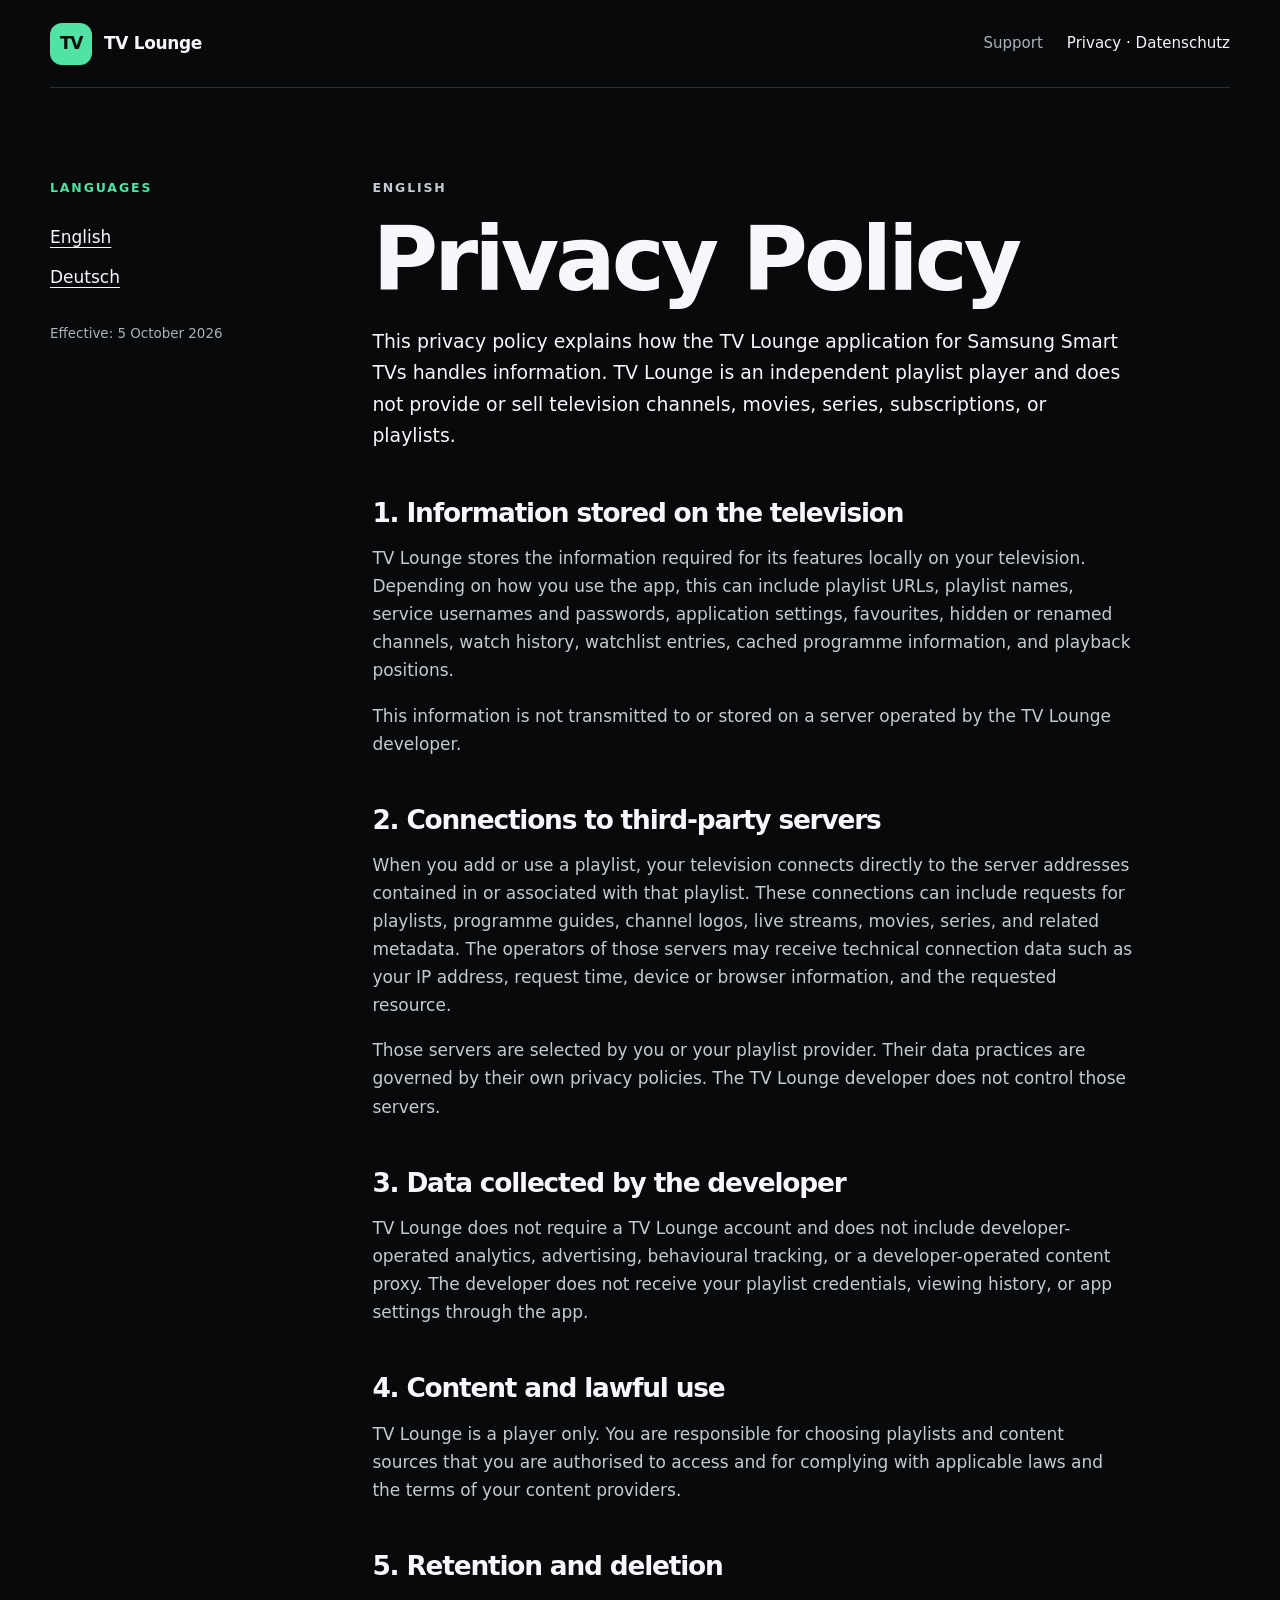
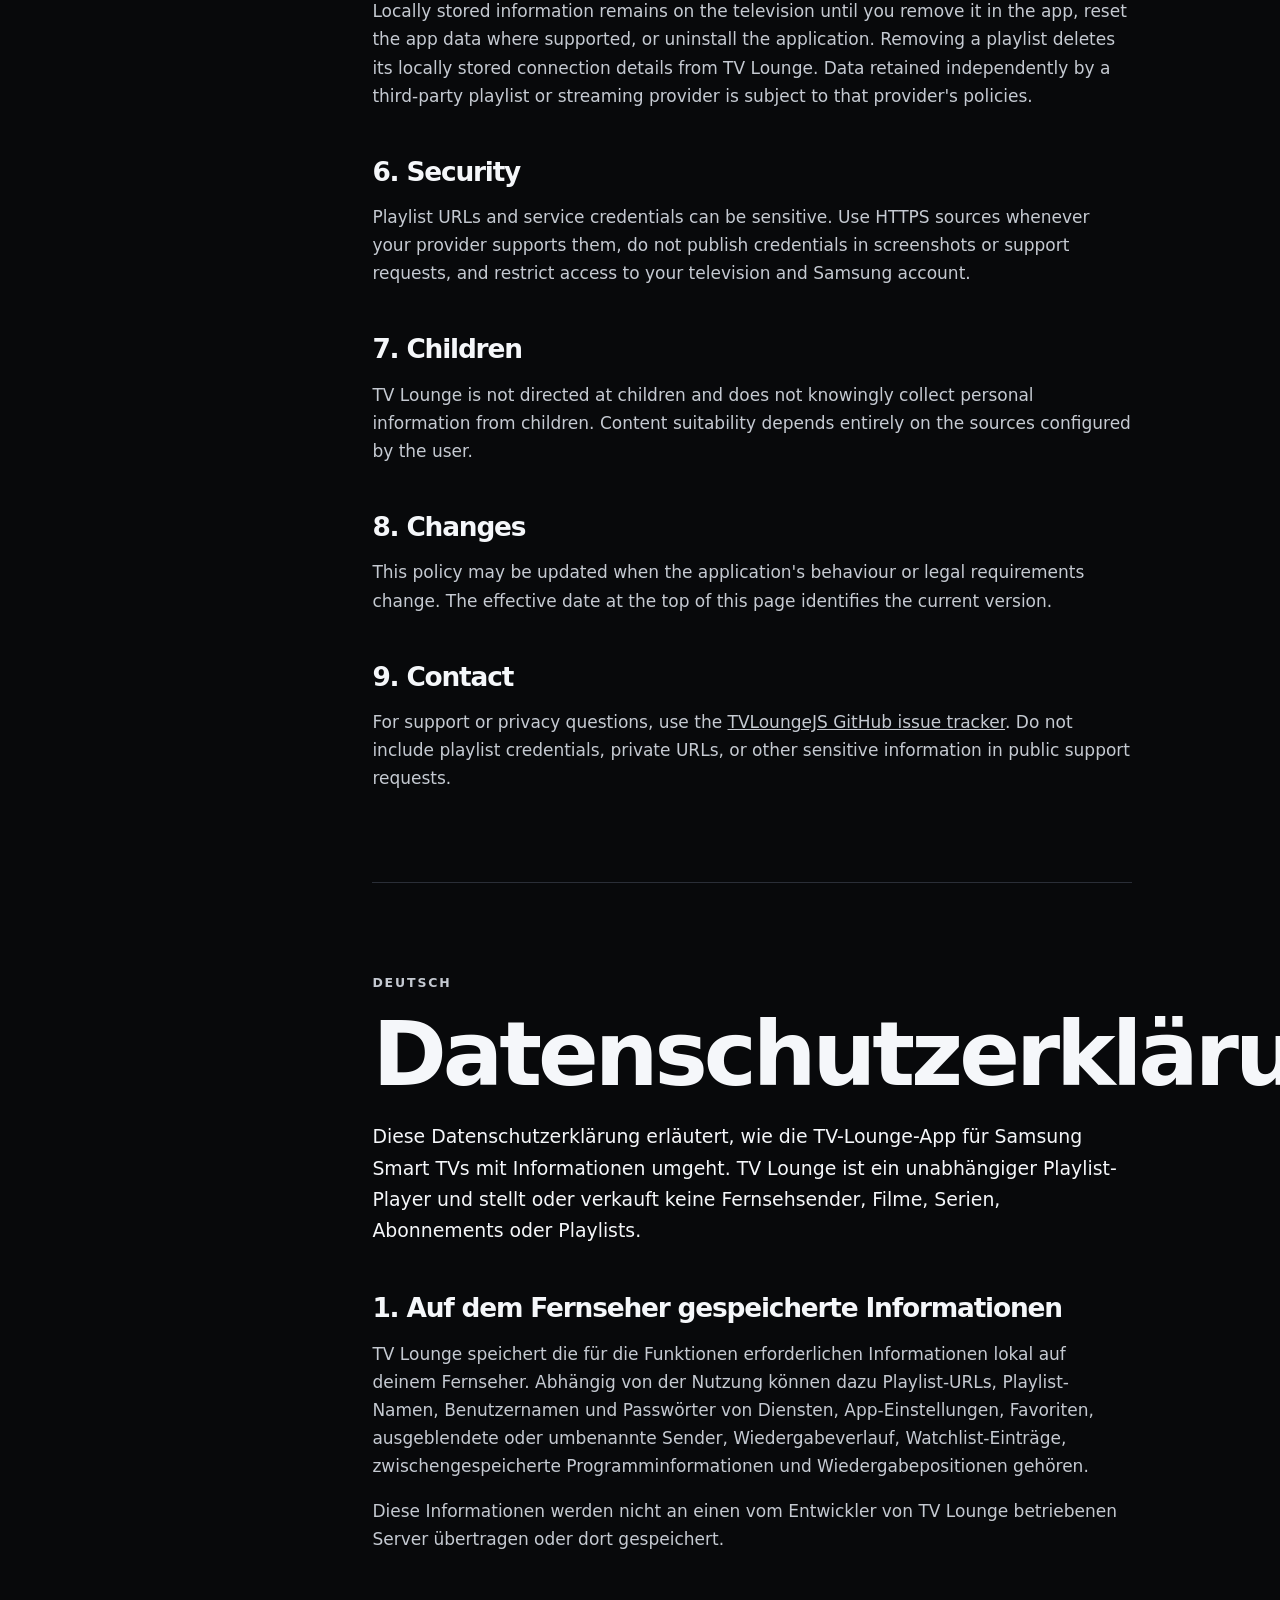
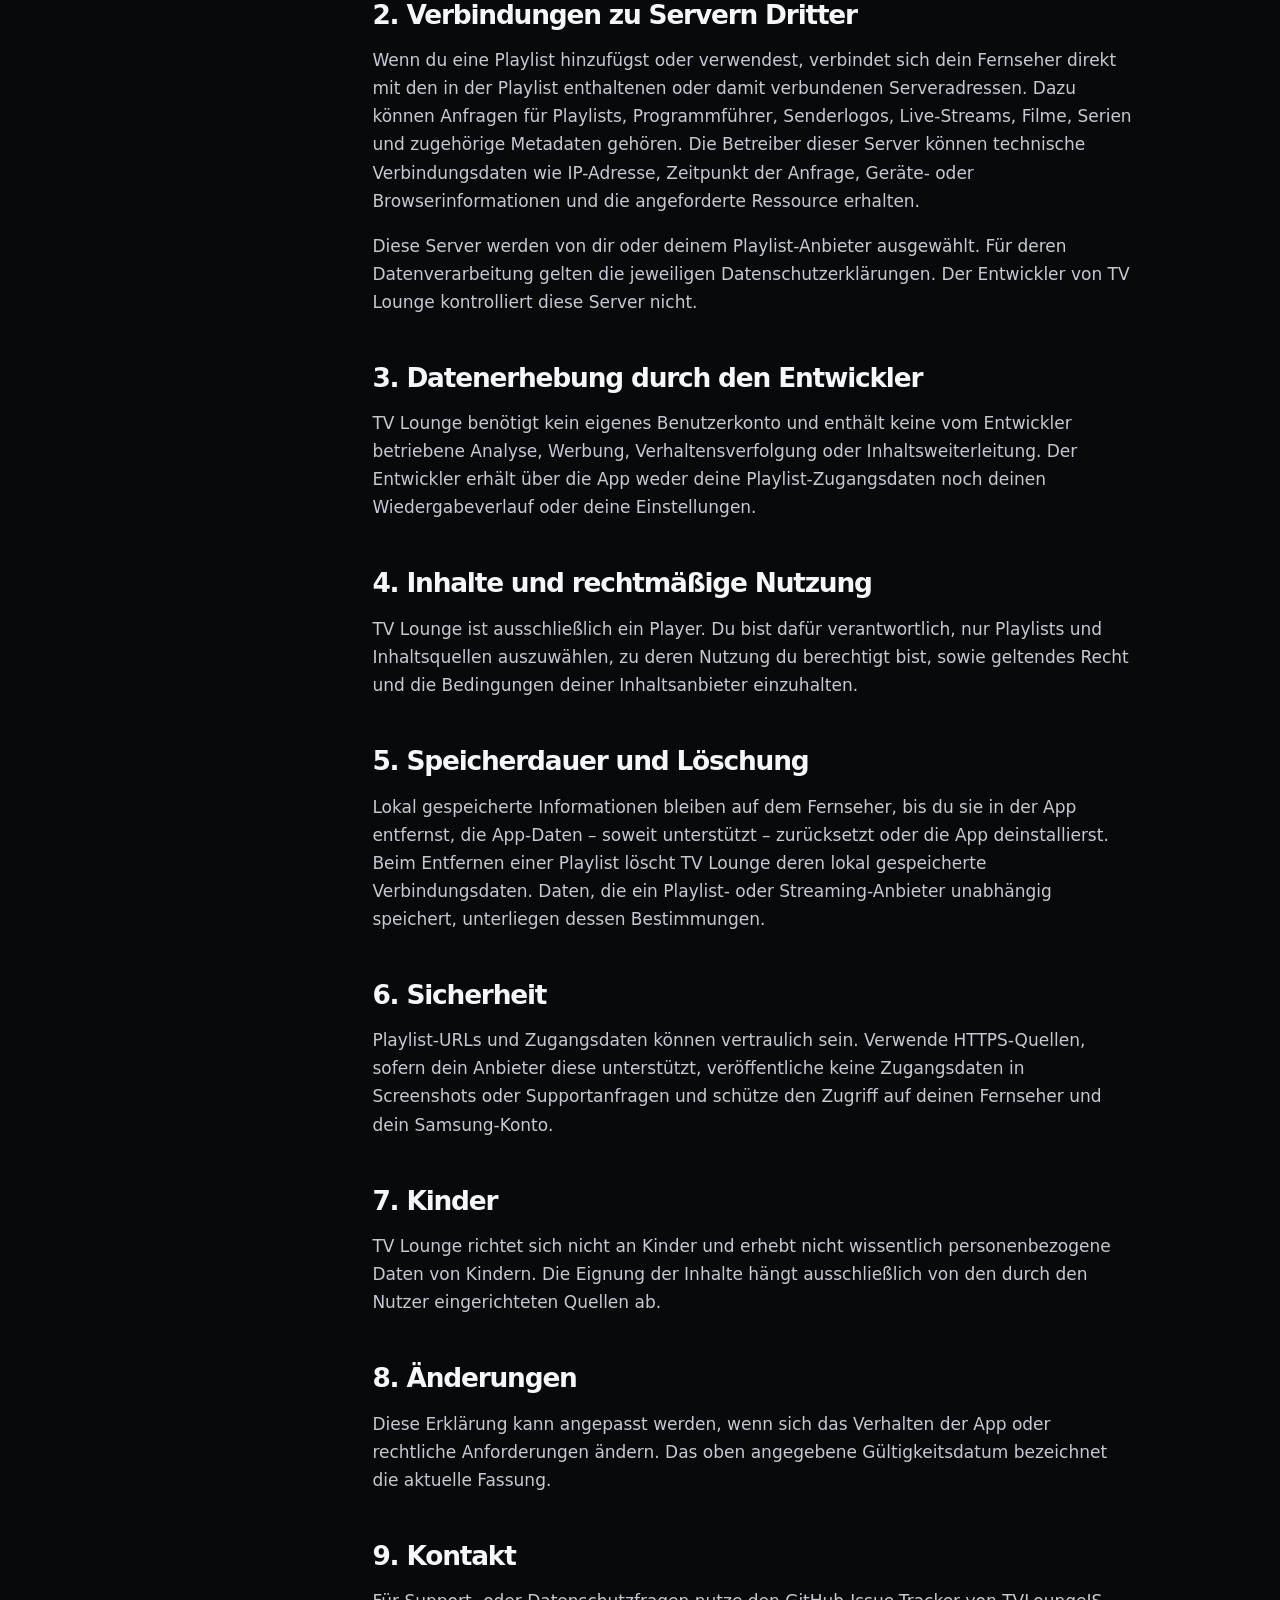
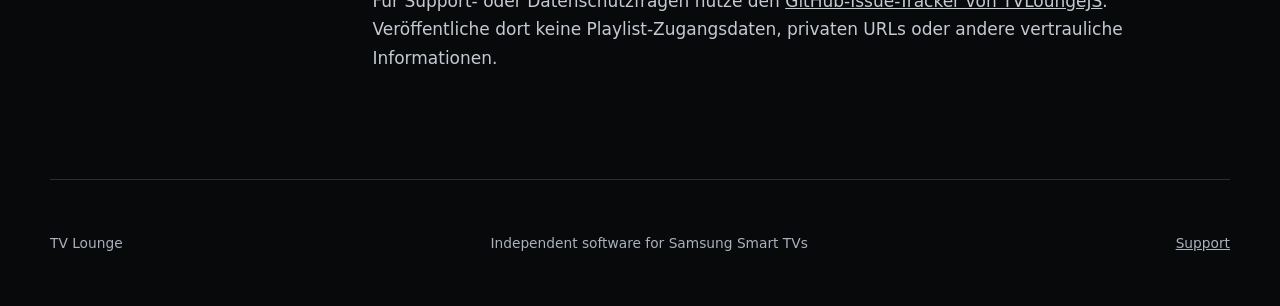
==== privacy.html @ 13208277 "Publish TV Lounge support and privacy website" ====
<!doctype html>
<html lang="en">
<head>
  <meta charset="utf-8">
  <meta name="viewport" content="width=device-width, initial-scale=1">
  <meta name="description" content="Privacy policy for the TV Lounge Samsung Smart TV application.">
  <title>TV Lounge · Privacy Policy</title>
  <link rel="stylesheet" href="styles.css">
</head>
<body>
  <header class="site-header">
    <a class="brand" href="index.html" aria-label="TV Lounge home">
      <span class="brand-mark" aria-hidden="true">TV</span>
      <span>TV Lounge</span>
    </a>
    <nav aria-label="Primary navigation">
      <a href="index.html">Support</a>
      <a aria-current="page" href="privacy.html">Privacy · Datenschutz</a>
    </nav>
  </header>

  <main class="policy-layout">
    <aside class="policy-nav" aria-label="Language navigation">
      <p class="eyebrow">Languages</p>
      <a href="#en">English</a>
      <a href="#de">Deutsch</a>
      <p class="policy-date">Effective: 5 October 2026</p>
    </aside>

    <div class="policy-content">
      <article id="en" lang="en">
        <p class="eyebrow">English</p>
        <h1>Privacy Policy</h1>
        <p class="intro">This privacy policy explains how the TV Lounge application for Samsung Smart TVs handles information. TV Lounge is an independent playlist player and does not provide or sell television channels, movies, series, subscriptions, or playlists.</p>

        <h2>1. Information stored on the television</h2>
        <p>TV Lounge stores the information required for its features locally on your television. Depending on how you use the app, this can include playlist URLs, playlist names, service usernames and passwords, application settings, favourites, hidden or renamed channels, watch history, watchlist entries, cached programme information, and playback positions.</p>
        <p>This information is not transmitted to or stored on a server operated by the TV Lounge developer.</p>

        <h2>2. Connections to third-party servers</h2>
        <p>When you add or use a playlist, your television connects directly to the server addresses contained in or associated with that playlist. These connections can include requests for playlists, programme guides, channel logos, live streams, movies, series, and related metadata. The operators of those servers may receive technical connection data such as your IP address, request time, device or browser information, and the requested resource.</p>
        <p>Those servers are selected by you or your playlist provider. Their data practices are governed by their own privacy policies. The TV Lounge developer does not control those servers.</p>

        <h2>3. Data collected by the developer</h2>
        <p>TV Lounge does not require a TV Lounge account and does not include developer-operated analytics, advertising, behavioural tracking, or a developer-operated content proxy. The developer does not receive your playlist credentials, viewing history, or app settings through the app.</p>

        <h2>4. Content and lawful use</h2>
        <p>TV Lounge is a player only. You are responsible for choosing playlists and content sources that you are authorised to access and for complying with applicable laws and the terms of your content providers.</p>

        <h2>5. Retention and deletion</h2>
        <p>Locally stored information remains on the television until you remove it in the app, reset the app data where supported, or uninstall the application. Removing a playlist deletes its locally stored connection details from TV Lounge. Data retained independently by a third-party playlist or streaming provider is subject to that provider's policies.</p>

        <h2>6. Security</h2>
        <p>Playlist URLs and service credentials can be sensitive. Use HTTPS sources whenever your provider supports them, do not publish credentials in screenshots or support requests, and restrict access to your television and Samsung account.</p>

        <h2>7. Children</h2>
        <p>TV Lounge is not directed at children and does not knowingly collect personal information from children. Content suitability depends entirely on the sources configured by the user.</p>

        <h2>8. Changes</h2>
        <p>This policy may be updated when the application's behaviour or legal requirements change. The effective date at the top of this page identifies the current version.</p>

        <h2>9. Contact</h2>
        <p>For support or privacy questions, use the <a href="https://github.com/Marziipa/TVLoungeJS/issues" target="_blank" rel="noopener noreferrer">TVLoungeJS GitHub issue tracker</a>. Do not include playlist credentials, private URLs, or other sensitive information in public support requests.</p>
      </article>

      <hr>

      <article id="de" lang="de">
        <p class="eyebrow">Deutsch</p>
        <h1>Datenschutzerklärung</h1>
        <p class="intro">Diese Datenschutzerklärung erläutert, wie die TV-Lounge-App für Samsung Smart TVs mit Informationen umgeht. TV Lounge ist ein unabhängiger Playlist-Player und stellt oder verkauft keine Fernsehsender, Filme, Serien, Abonnements oder Playlists.</p>

        <h2>1. Auf dem Fernseher gespeicherte Informationen</h2>
        <p>TV Lounge speichert die für die Funktionen erforderlichen Informationen lokal auf deinem Fernseher. Abhängig von der Nutzung können dazu Playlist-URLs, Playlist-Namen, Benutzernamen und Passwörter von Diensten, App-Einstellungen, Favoriten, ausgeblendete oder umbenannte Sender, Wiedergabeverlauf, Watchlist-Einträge, zwischengespeicherte Programminformationen und Wiedergabepositionen gehören.</p>
        <p>Diese Informationen werden nicht an einen vom Entwickler von TV Lounge betriebenen Server übertragen oder dort gespeichert.</p>

        <h2>2. Verbindungen zu Servern Dritter</h2>
        <p>Wenn du eine Playlist hinzufügst oder verwendest, verbindet sich dein Fernseher direkt mit den in der Playlist enthaltenen oder damit verbundenen Serveradressen. Dazu können Anfragen für Playlists, Programmführer, Senderlogos, Live-Streams, Filme, Serien und zugehörige Metadaten gehören. Die Betreiber dieser Server können technische Verbindungsdaten wie IP-Adresse, Zeitpunkt der Anfrage, Geräte- oder Browserinformationen und die angeforderte Ressource erhalten.</p>
        <p>Diese Server werden von dir oder deinem Playlist-Anbieter ausgewählt. Für deren Datenverarbeitung gelten die jeweiligen Datenschutzerklärungen. Der Entwickler von TV Lounge kontrolliert diese Server nicht.</p>

        <h2>3. Datenerhebung durch den Entwickler</h2>
        <p>TV Lounge benötigt kein eigenes Benutzerkonto und enthält keine vom Entwickler betriebene Analyse, Werbung, Verhaltensverfolgung oder Inhaltsweiterleitung. Der Entwickler erhält über die App weder deine Playlist-Zugangsdaten noch deinen Wiedergabeverlauf oder deine Einstellungen.</p>

        <h2>4. Inhalte und rechtmäßige Nutzung</h2>
        <p>TV Lounge ist ausschließlich ein Player. Du bist dafür verantwortlich, nur Playlists und Inhaltsquellen auszuwählen, zu deren Nutzung du berechtigt bist, sowie geltendes Recht und die Bedingungen deiner Inhaltsanbieter einzuhalten.</p>

        <h2>5. Speicherdauer und Löschung</h2>
        <p>Lokal gespeicherte Informationen bleiben auf dem Fernseher, bis du sie in der App entfernst, die App-Daten – soweit unterstützt – zurücksetzt oder die App deinstallierst. Beim Entfernen einer Playlist löscht TV Lounge deren lokal gespeicherte Verbindungsdaten. Daten, die ein Playlist- oder Streaming-Anbieter unabhängig speichert, unterliegen dessen Bestimmungen.</p>

        <h2>6. Sicherheit</h2>
        <p>Playlist-URLs und Zugangsdaten können vertraulich sein. Verwende HTTPS-Quellen, sofern dein Anbieter diese unterstützt, veröffentliche keine Zugangsdaten in Screenshots oder Supportanfragen und schütze den Zugriff auf deinen Fernseher und dein Samsung-Konto.</p>

        <h2>7. Kinder</h2>
        <p>TV Lounge richtet sich nicht an Kinder und erhebt nicht wissentlich personenbezogene Daten von Kindern. Die Eignung der Inhalte hängt ausschließlich von den durch den Nutzer eingerichteten Quellen ab.</p>

        <h2>8. Änderungen</h2>
        <p>Diese Erklärung kann angepasst werden, wenn sich das Verhalten der App oder rechtliche Anforderungen ändern. Das oben angegebene Gültigkeitsdatum bezeichnet die aktuelle Fassung.</p>

        <h2>9. Kontakt</h2>
        <p>Für Support- oder Datenschutzfragen nutze den <a href="https://github.com/Marziipa/TVLoungeJS/issues" target="_blank" rel="noopener noreferrer">GitHub-Issue-Tracker von TVLoungeJS</a>. Veröffentliche dort keine Playlist-Zugangsdaten, privaten URLs oder andere vertrauliche Informationen.</p>
      </article>
    </div>
  </main>

  <footer>
    <span>TV Lounge</span>
    <span>Independent software for Samsung Smart TVs</span>
    <a href="index.html">Support</a>
  </footer>
</body>
</html>
---- styles.css ----
:root {
  color-scheme: dark;
  --bg: #08090b;
  --surface: #111318;
  --surface-2: #171a20;
  --text: #f5f7fa;
  --muted: #aab1bd;
  --line: #2a2e37;
  --accent: #50e3a4;
  --accent-dark: #07251a;
  --max: 1180px;
}

* { box-sizing: border-box; }
html { scroll-behavior: smooth; }
body {
  margin: 0;
  background: var(--bg);
  color: var(--text);
  font-family: Inter, ui-sans-serif, system-ui, -apple-system, BlinkMacSystemFont, "Segoe UI", sans-serif;
  font-size: 17px;
  line-height: 1.65;
}
a { color: inherit; }
.site-header, main, footer { width: min(calc(100% - 40px), var(--max)); margin-inline: auto; }
.site-header {
  min-height: 88px;
  display: flex;
  align-items: center;
  justify-content: space-between;
  gap: 28px;
  border-bottom: 1px solid var(--line);
}
.brand { display: inline-flex; align-items: center; gap: 12px; text-decoration: none; font-weight: 750; letter-spacing: -.02em; }
.brand-mark {
  display: inline-grid;
  place-items: center;
  width: 42px;
  height: 42px;
  border-radius: 12px;
  background: var(--accent);
  color: #06110d;
  font-weight: 900;
  letter-spacing: -.08em;
}
nav { display: flex; gap: 24px; }
nav a { color: var(--muted); text-decoration: none; font-size: .94rem; }
nav a:hover, nav a[aria-current="page"] { color: var(--text); }
.hero { padding: 110px 0 90px; max-width: 910px; }
.eyebrow { margin: 0 0 12px; color: var(--accent); font-size: .78rem; font-weight: 800; letter-spacing: .15em; text-transform: uppercase; }
h1, h2 { letter-spacing: -.045em; line-height: 1.08; }
h1 { margin: 0; font-size: clamp(3.4rem, 9vw, 7.4rem); font-weight: 800; }
h2 { margin: 0 0 16px; font-size: clamp(1.6rem, 3vw, 2.4rem); }
.lede { max-width: 760px; margin: 30px 0 0; color: var(--muted); font-size: clamp(1.12rem, 2vw, 1.36rem); }
.actions { display: flex; flex-wrap: wrap; gap: 12px; margin-top: 38px; }
.button {
  display: inline-flex;
  align-items: center;
  justify-content: center;
  min-height: 48px;
  padding: 0 20px;
  border: 1px solid var(--line);
  border-radius: 12px;
  background: var(--surface);
  text-decoration: none;
  font-weight: 720;
}
.button:hover { border-color: #5c6370; }
.button.primary { border-color: var(--accent); background: var(--accent); color: #06110d; }
.principles { display: grid; grid-template-columns: repeat(3, 1fr); border-block: 1px solid var(--line); }
.principles article { padding: 42px 34px 48px 0; }
.principles article + article { padding-left: 34px; border-left: 1px solid var(--line); }
.principles p, .support-panel p, .german-summary p { color: var(--muted); }
.number { display: block; margin-bottom: 44px; color: var(--muted); font-size: .82rem; font-variant-numeric: tabular-nums; }
.support-panel, .german-summary {
  margin-top: 90px;
  padding: clamp(28px, 5vw, 58px);
  border: 1px solid var(--line);
  border-radius: 24px;
  background: var(--surface);
}
.support-panel { display: grid; grid-template-columns: 1.6fr 1fr; gap: 60px; align-items: end; }
.support-links { display: flex; flex-direction: column; align-items: flex-start; }
.fine-print { font-size: .86rem; }
.text-link { color: var(--accent); font-weight: 700; text-underline-offset: 4px; }
footer { display: flex; justify-content: space-between; gap: 24px; padding: 52px 0; margin-top: 90px; border-top: 1px solid var(--line); color: var(--muted); font-size: .86rem; }
.policy-layout { display: grid; grid-template-columns: 220px minmax(0, 760px); gap: clamp(40px, 8vw, 110px); padding-top: 90px; }
.policy-nav { position: sticky; top: 28px; align-self: start; display: flex; flex-direction: column; gap: 12px; }
.policy-nav a { text-underline-offset: 4px; }
.policy-date { margin-top: 20px; color: var(--muted); font-size: .84rem; }
.policy-content h1 { font-size: clamp(3rem, 7vw, 5.8rem); }
.policy-content h2 { margin-top: 48px; font-size: 1.65rem; }
.policy-content p { color: #c5cad2; }
.policy-content .intro { color: var(--text); font-size: 1.18rem; }
.policy-content hr { margin: 90px 0; border: 0; border-top: 1px solid var(--line); }

@media (max-width: 760px) {
  .site-header { align-items: flex-start; padding: 20px 0; }
  nav { flex-direction: column; gap: 5px; align-items: flex-end; }
  .hero { padding: 72px 0 64px; }
  .principles { grid-template-columns: 1fr; }
  .principles article, .principles article + article { padding: 32px 0; border-left: 0; border-top: 1px solid var(--line); }
  .principles article:first-child { border-top: 0; }
  .number { margin-bottom: 20px; }
  .support-panel { grid-template-columns: 1fr; gap: 24px; }
  .policy-layout { grid-template-columns: 1fr; padding-top: 60px; }
  .policy-nav { position: static; flex-direction: row; flex-wrap: wrap; }
  .policy-nav .eyebrow, .policy-date { flex-basis: 100%; }
  footer { flex-direction: column; }
}
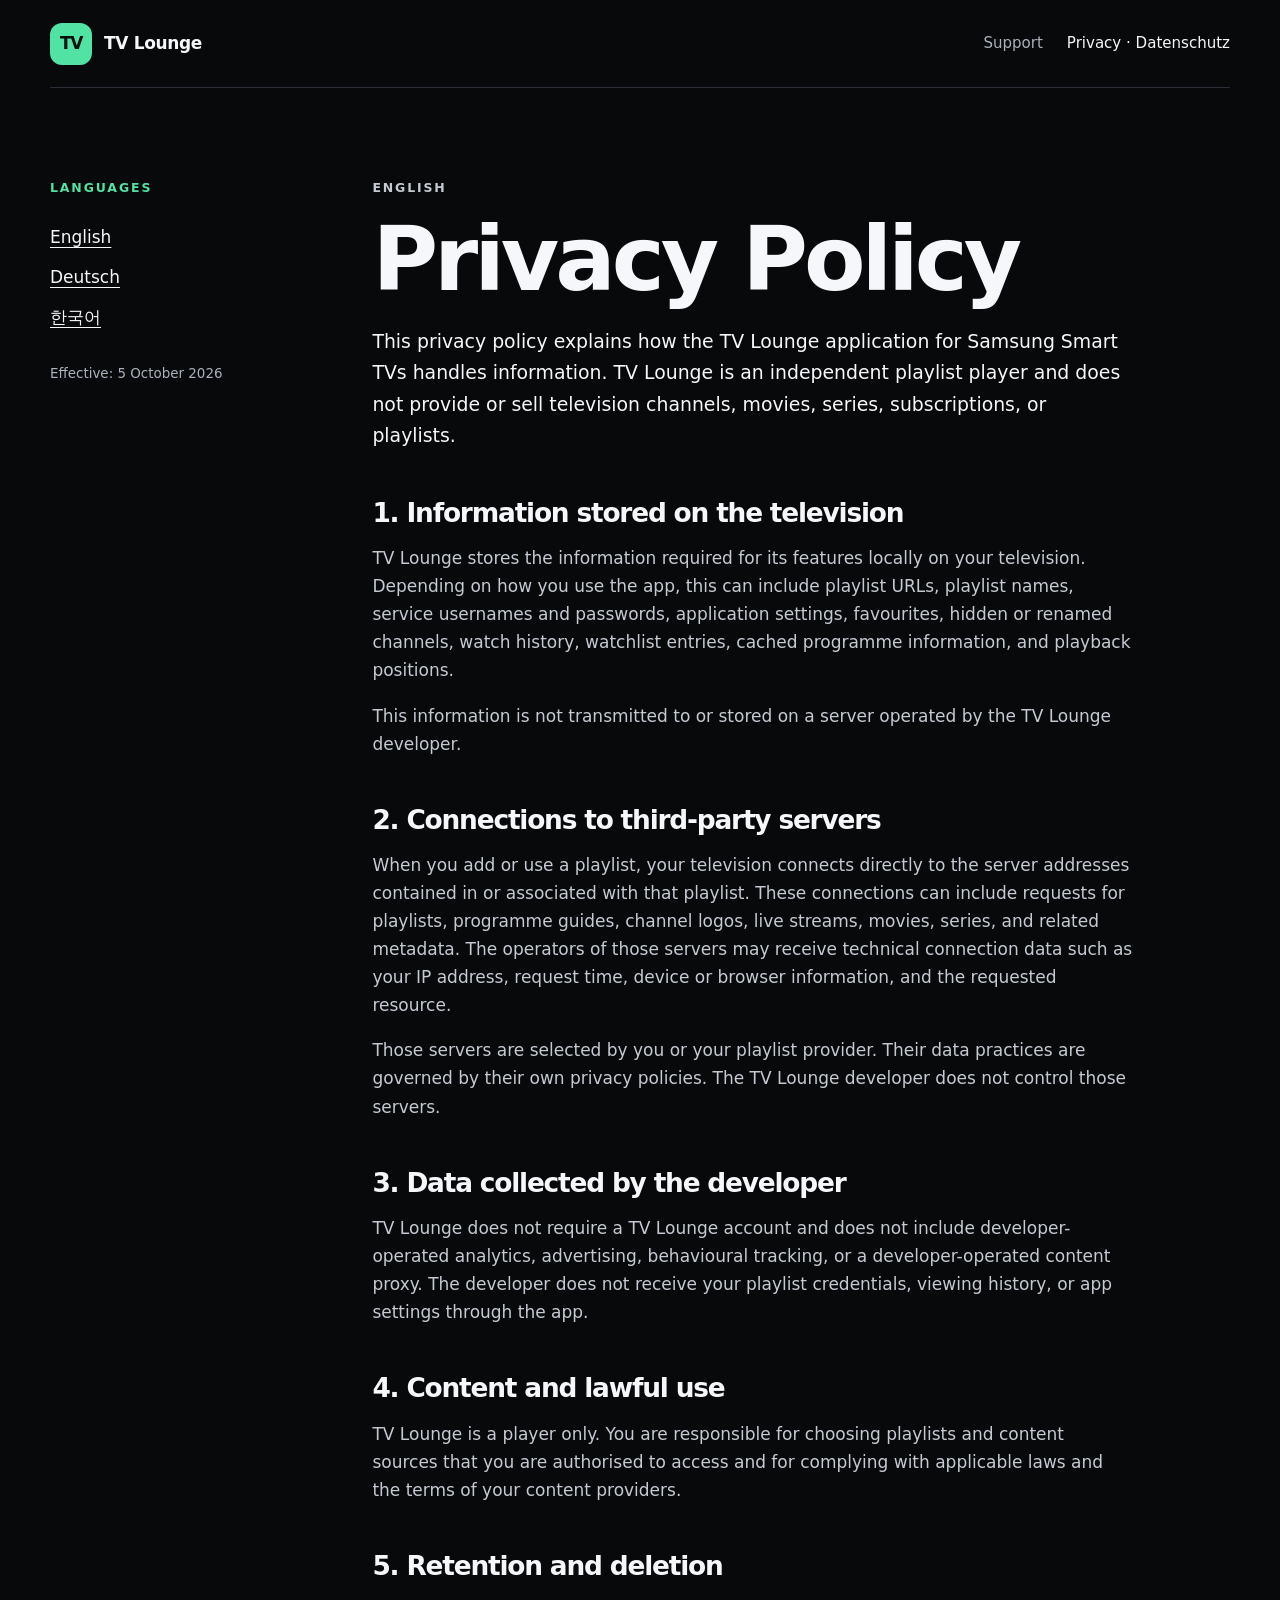
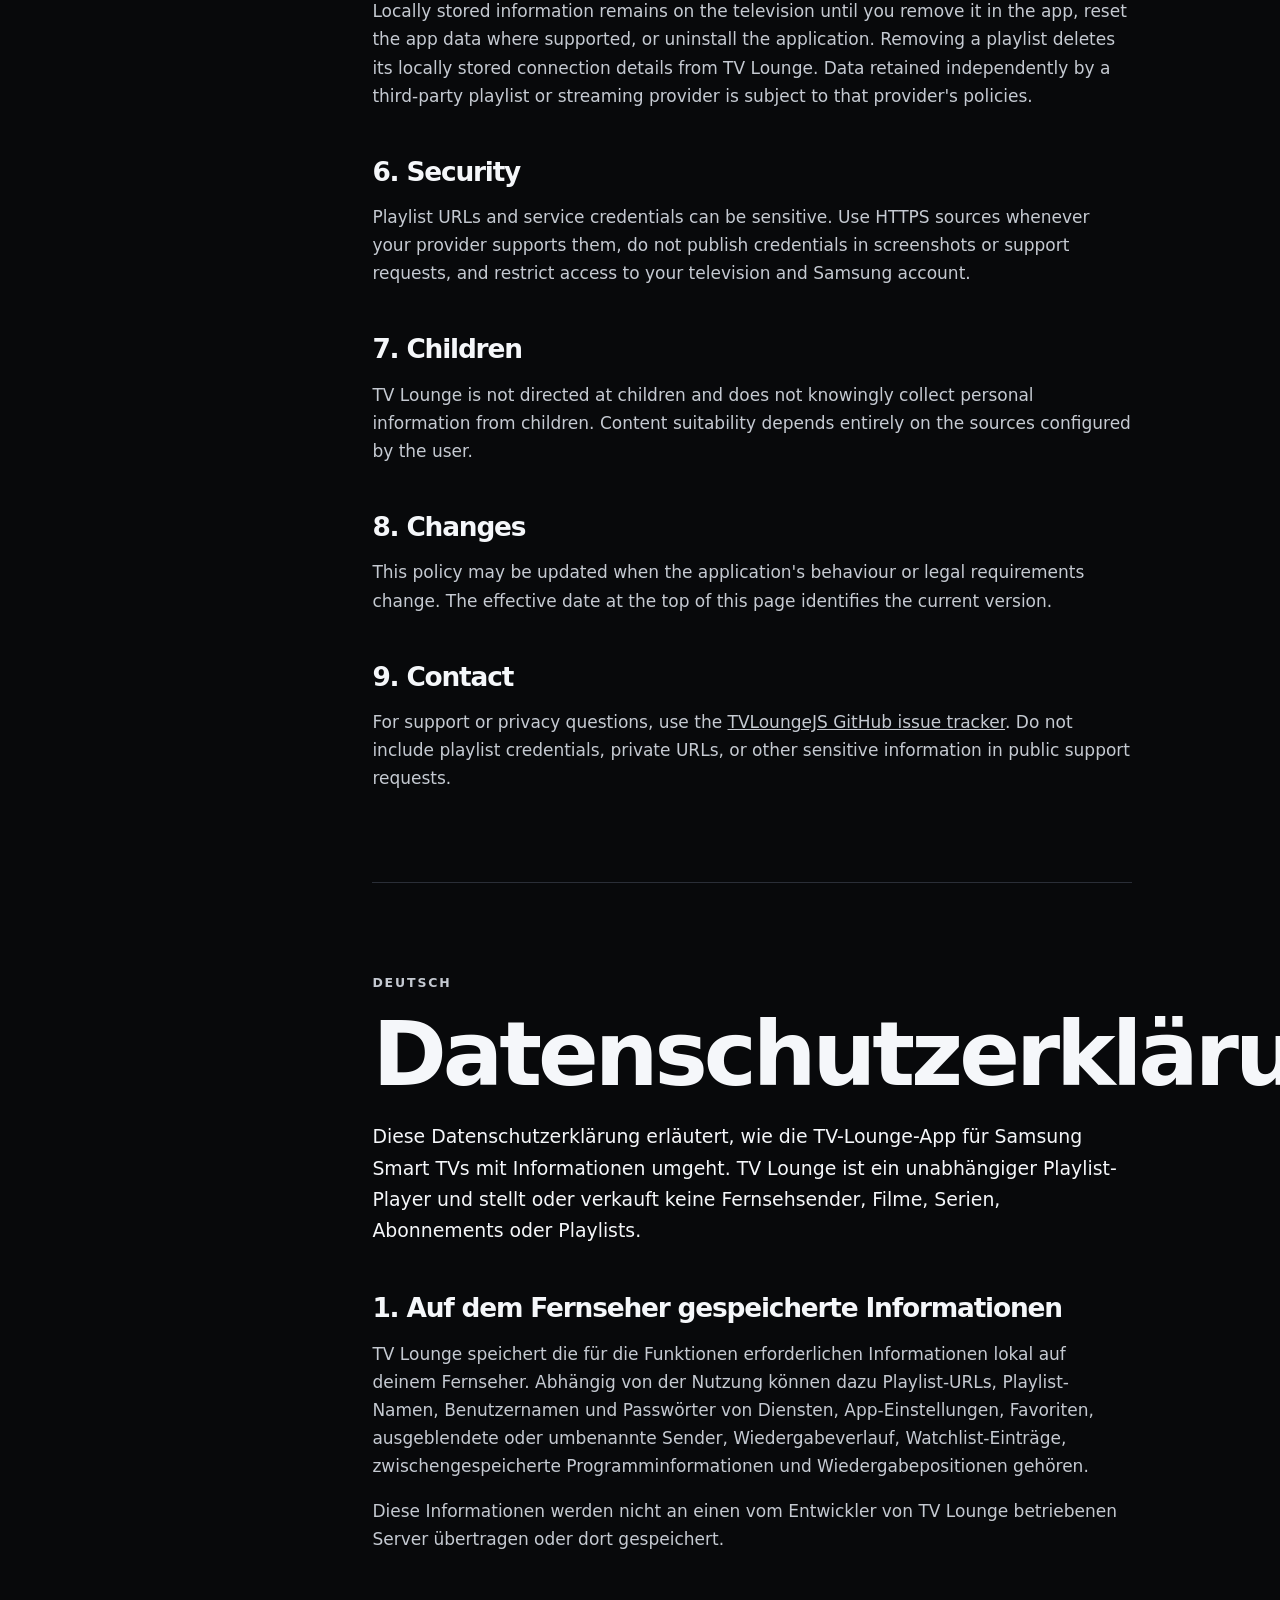
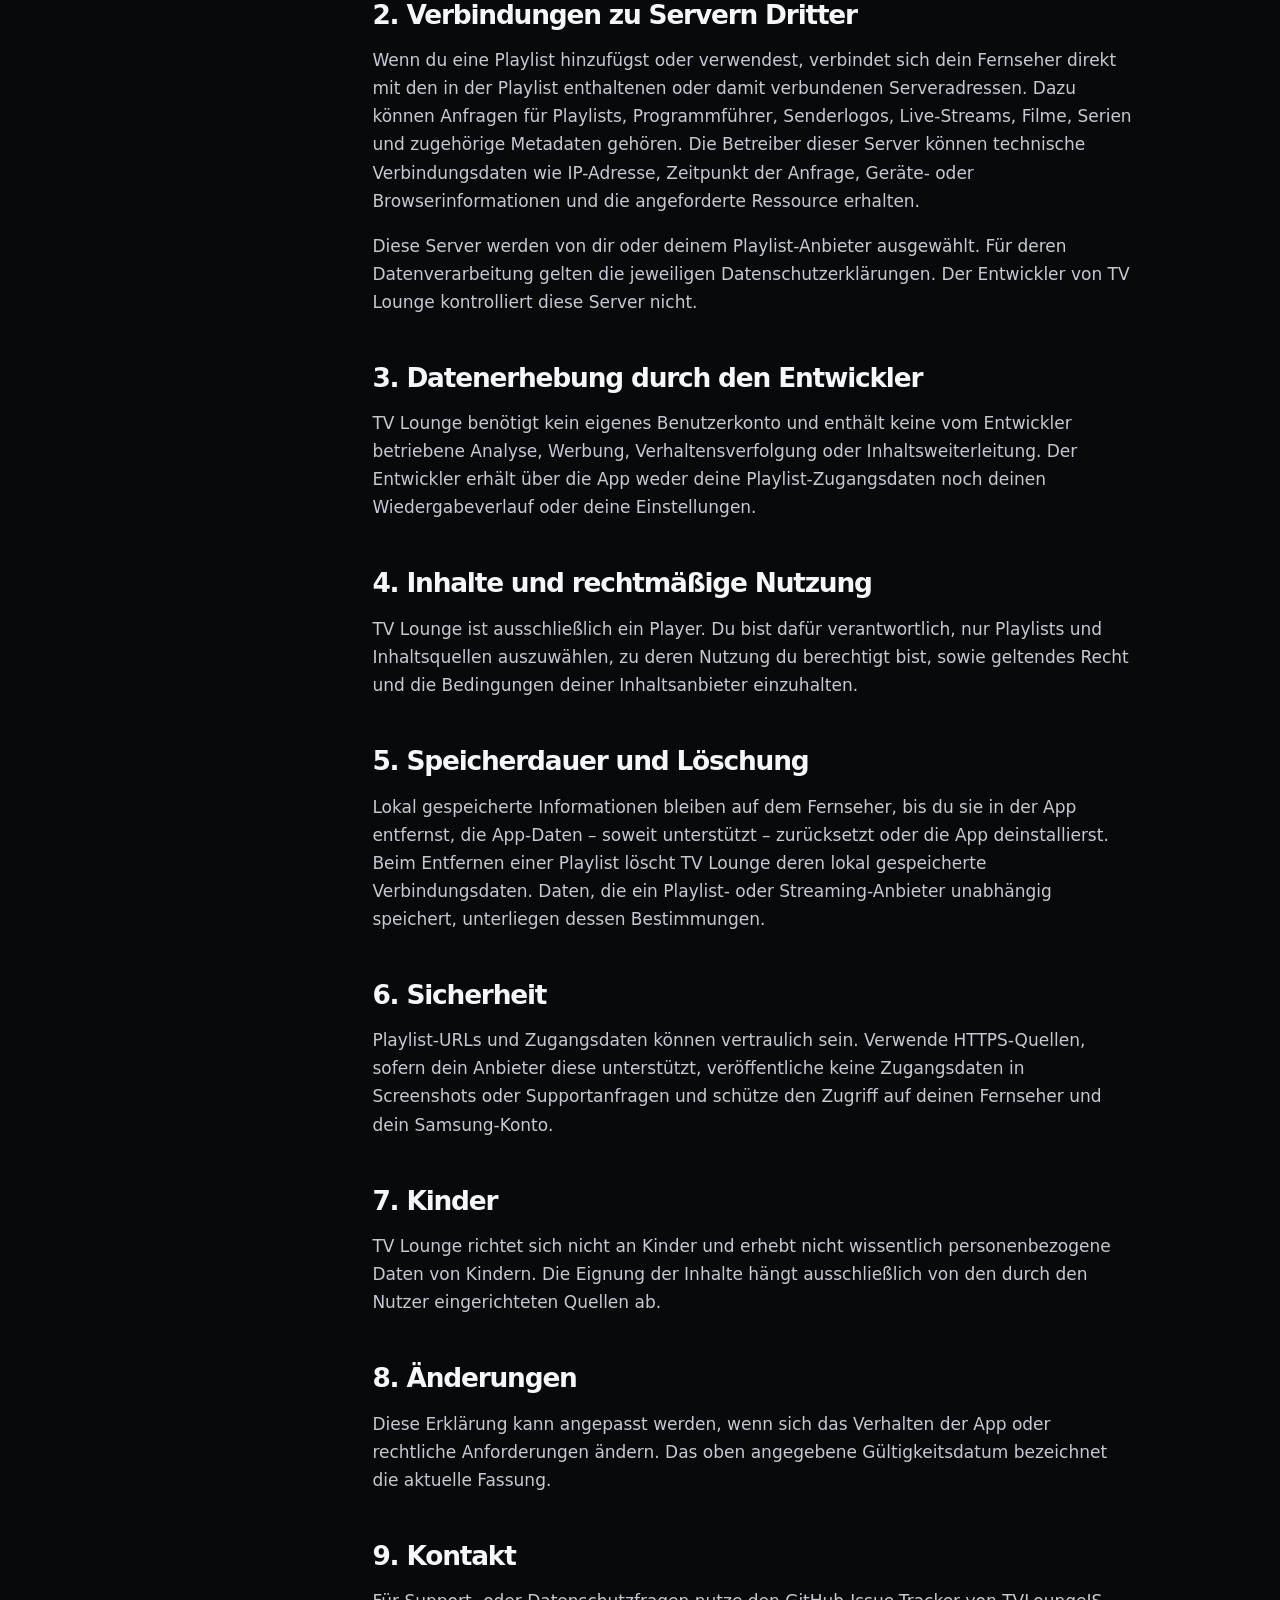
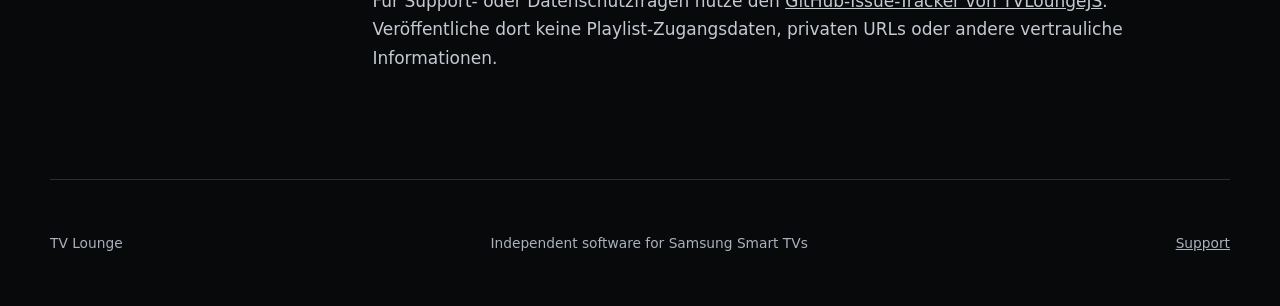
==== commit 63c3e908: "Add Korean privacy policy for Samsung Seller Office" ====
--- a/privacy.html
+++ b/privacy.html
@@ -24,6 +24,7 @@
       <p class="eyebrow">Languages</p>
       <a href="#en">English</a>
       <a href="#de">Deutsch</a>
+      <a href="privacy-ko.html">한국어</a>
       <p class="policy-date">Effective: 5 October 2026</p>
     </aside>
 
